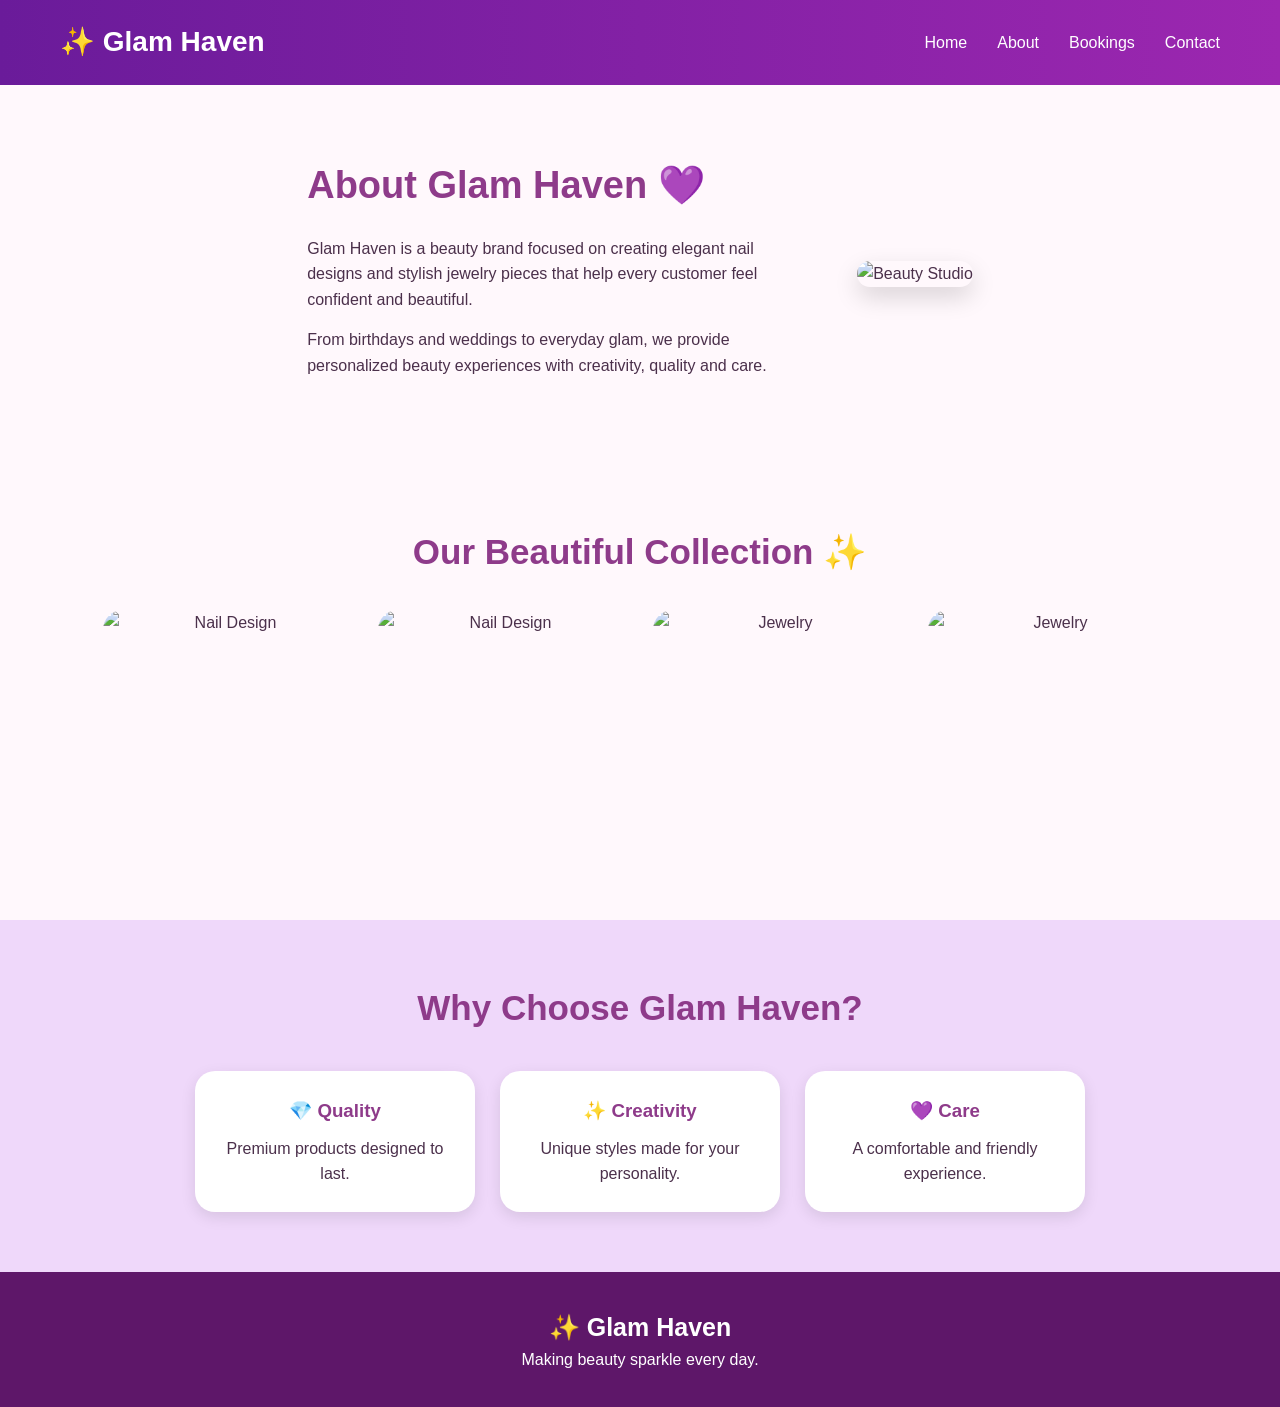
==== about.html @ 538c2bee "adding all files" ====
<!DOCTYPE html>
<html lang="en">
<head>
    <meta charset="UTF-8">
    <meta name="viewport" content="width=device-width, initial-scale=1.0">
    <title>About Glam Haven</title>
    <link rel="stylesheet" href="style.css">
</head>
<body>
     <nav class="navbar">
        <h2>✨ Glam Haven</h2>
        <ul class="nav-links">
            <li><a href="index.html">Home</a></li>
            <li><a href="about.html">About</a></li>
            <li><a href="bookings.html">Bookings</a></li>
            <li><a href="contact.html">Contact</a></li>
       </ul>
    </nav>
    
    <section class="about-section">
        <div class="about-text">
            <h1>About Glam Haven 💜</h1>
            <p>Glam Haven is a beauty brand focused on creating elegant nail designs and stylish jewelry pieces that help every customer feel confident and beautiful.</p>
            <p>From birthdays and weddings to everyday glam, we provide personalized beauty experiences with creativity, quality and care.</p>
        </div>
        
        <div class="about-image">
            <img src="images/about.jpg" alt="Beauty Studio">
        </div>
    
    </section>
    
    
    <section class="collection">
        <h2>Our Beautiful Collection ✨</h2>
        <div class="image-grid">
            <img src="images/nails1.jpg" alt="Nail Design">
            <img src="images/nails2.jpg" alt="Nail Design">
            <img src="images/jewelry1.jpg" alt="Jewelry">
            <img src="images/jewelry2.jpg" alt="Jewelry">
        </div>
    </section>
    
    <section class="why-us">
        <h2>Why Choose Glam Haven?</h2>
        
        <div class="features">
            <div class="feature">
                <h3>💎 Quality</h3>
                <p>Premium products designed to last.</p>
            </div>
            
            <div class="feature">
                <h3>✨ Creativity</h3>
                <p>Unique styles made for your personality.</p>
            </div>
            
            <div class="feature">
                <h3>💜 Care</h3>
                <p>A comfortable and friendly experience.</p>
            </div>
        </div>
    </section>
    
    <footer>
        <h3>✨ Glam Haven</h3>
        <p>Making beauty sparkle every day.</p>
    </footer>

</body>
</html>
---- style.css ----
/* =========================
   GLOBAL STYLING
========================= */

* {
    margin: 0;
    padding: 0;
    box-sizing: border-box;
    font-family: "Poppins", Arial, sans-serif;
}


body {
    background-color: #fff8fc;
    color: #4b304b;
    line-height: 1.6;
}


img {
    max-width: 100%;
}



/* =========================
   NAVIGATION BAR
========================= */

.navbar {

    background: linear-gradient(90deg, #6a1b9a, #9c27b0);

    color: white;

    display: flex;

    justify-content: space-between;

    align-items: center;

    padding: 20px 60px;

    position: sticky;

    top: 0;

    z-index: 10;

}


.navbar h2 {

    font-size: 28px;

}


.nav-links {

    display: flex;

    list-style: none;

    gap: 30px;

}


.nav-links a {

    color: white;

    text-decoration: none;

    font-size: 16px;

    transition: 0.3s;

}


.nav-links a:hover {

    color: #ffd6ff;

}




/* =========================
   HERO SECTION
========================= */


.hero img {

    width: 100%;

    height: 500px;

    object-fit: cover;

}





/* =========================
   HOME SERVICE CARDS
========================= */


.cards {

    display: flex;

    justify-content: center;

    gap: 30px;

    padding: 60px 40px;

    flex-wrap: wrap;

}



.card {

    background: white;

    width: 300px;

    padding: 20px;

    border-radius: 20px;

    text-align: center;

    box-shadow: 0 8px 20px rgba(142,59,138,0.15);

    transition: 0.3s;

}



.card:hover {

    transform: translateY(-10px);

}



.card img {

    width: 100%;

    height: 230px;

    object-fit: cover;

    border-radius: 15px;

    margin: 15px 0;

}



.card h3 {

    color: #8e3b8a;

    font-size: 22px;

}






/* =========================
   ABOUT SECTION
========================= */


.about,
.about-section {

    display: flex;

    justify-content: center;

    align-items: center;

    gap: 50px;

    padding: 70px 50px;

}



.about-image img {

    width: 400px;

    border-radius: 25px;

    box-shadow: 0 10px 25px rgba(0,0,0,0.15);

}



.about-text {

    max-width: 500px;

}



.about-text h1,
.about-text h2 {

    color: #8e3b8a;

    font-size: 38px;

    margin-bottom: 20px;

}



.about-text p {

    margin-bottom: 15px;

}





/* =========================
   IMAGE COLLECTION
========================= */


.gallery,
.collection {

    padding: 60px 40px;

    text-align: center;

}



.gallery h2,
.collection h2 {

    color:#8e3b8a;

    font-size: 35px;

    margin-bottom: 30px;

}



.gallery-images,
.image-grid {

    display:flex;

    justify-content:center;

    gap:25px;

    flex-wrap:wrap;

}



.gallery-images img,
.image-grid img {

    width:250px;

    height:250px;

    object-fit:cover;

    border-radius:20px;

    transition:0.3s;

}



.gallery-images img:hover,
.image-grid img:hover {

    transform:scale(1.05);

}





/* =========================
   WHY CHOOSE US
========================= */


.why-us {

    background:#efd8fa;

    padding:60px 40px;

    text-align:center;

}



.why-us h2 {

    color:#8e3b8a;

    font-size:35px;

    margin-bottom:35px;

}



.features {

    display:flex;

    justify-content:center;

    gap:25px;

    flex-wrap:wrap;

}



.feature {

    background:white;

    width:280px;

    padding:25px;

    border-radius:20px;

    box-shadow:0 5px 15px rgba(0,0,0,0.1);

}



.feature h3 {

    color:#8e3b8a;

    margin-bottom:10px;

}





/* BOOKING PAGE */
.booking,
.contact {
    padding:70px 40px;text-align:center;

}



.booking h1,
.contact h1 {

    color:#8e3b8a;

    font-size:35px;

    margin-bottom:20px;

}



form {

    display:flex;

    flex-direction:column;

    gap:15px;

    max-width:450px;

    margin:30px auto;

}



input,
textarea,
select {


    padding:15px;

    border-radius:12px;

    border:1px solid #ddd;

    font-size:15px;

}



textarea {

    height:120px;

}



button {

    background:#8e3b8a;

    color:white;

    padding:15px;

    border:none;

    border-radius:12px;

    cursor:pointer;

    font-size:16px;

    transition:0.3s;

}



button:hover {

    background:#6a1b9a;

}





/* =========================
   CONTACT
========================= */


.contact-box {

    background:white;

    padding:30px;

    width:350px;

    max-width:90%;

    margin:30px auto;

    border-radius:20px;

    box-shadow:0 5px 15px rgba(0,0,0,0.1);

}





/* =========================
   FOOTER
========================= */


footer {

    background:#5e1769;

    color:white;

    text-align:center;

    padding:35px;

}



footer h3 {

    font-size:25px;

}





/* =========================
   RESPONSIVE DESIGN
========================= */



@media(max-width:900px){


.navbar {

    padding:20px 30px;

}



.cards {

    padding:40px 20px;

}



.about,
.about-section {

    flex-direction:column;

    text-align:center;

}



.features {

    gap:20px;

}



.hero img {

    height:350px;

}


}




@media(max-width:600px){


.navbar {

    flex-direction:column;

    gap:20px;

}



.nav-links {

    flex-direction:column;

    text-align:center;

    gap:15px;

}



.navbar h2 {

    font-size:24px;

}



.hero img {

    height:250px;

}



.cards {

    flex-direction:column;

    align-items:center;

}



.card {

    width:90%;

}



.about,
.about-section {

    padding:40px 20px;

}



.about-text h1,
.about-text h2 {

    font-size:28px;

}



.about-image img {

    width:100%;

}



.gallery-images img,
.image-grid img {

    width:90%;

}



.feature {

    width:90%;

}



.booking,
.contact {

    padding:40px 20px;

}



footer {

    font-size:14px;

}


}
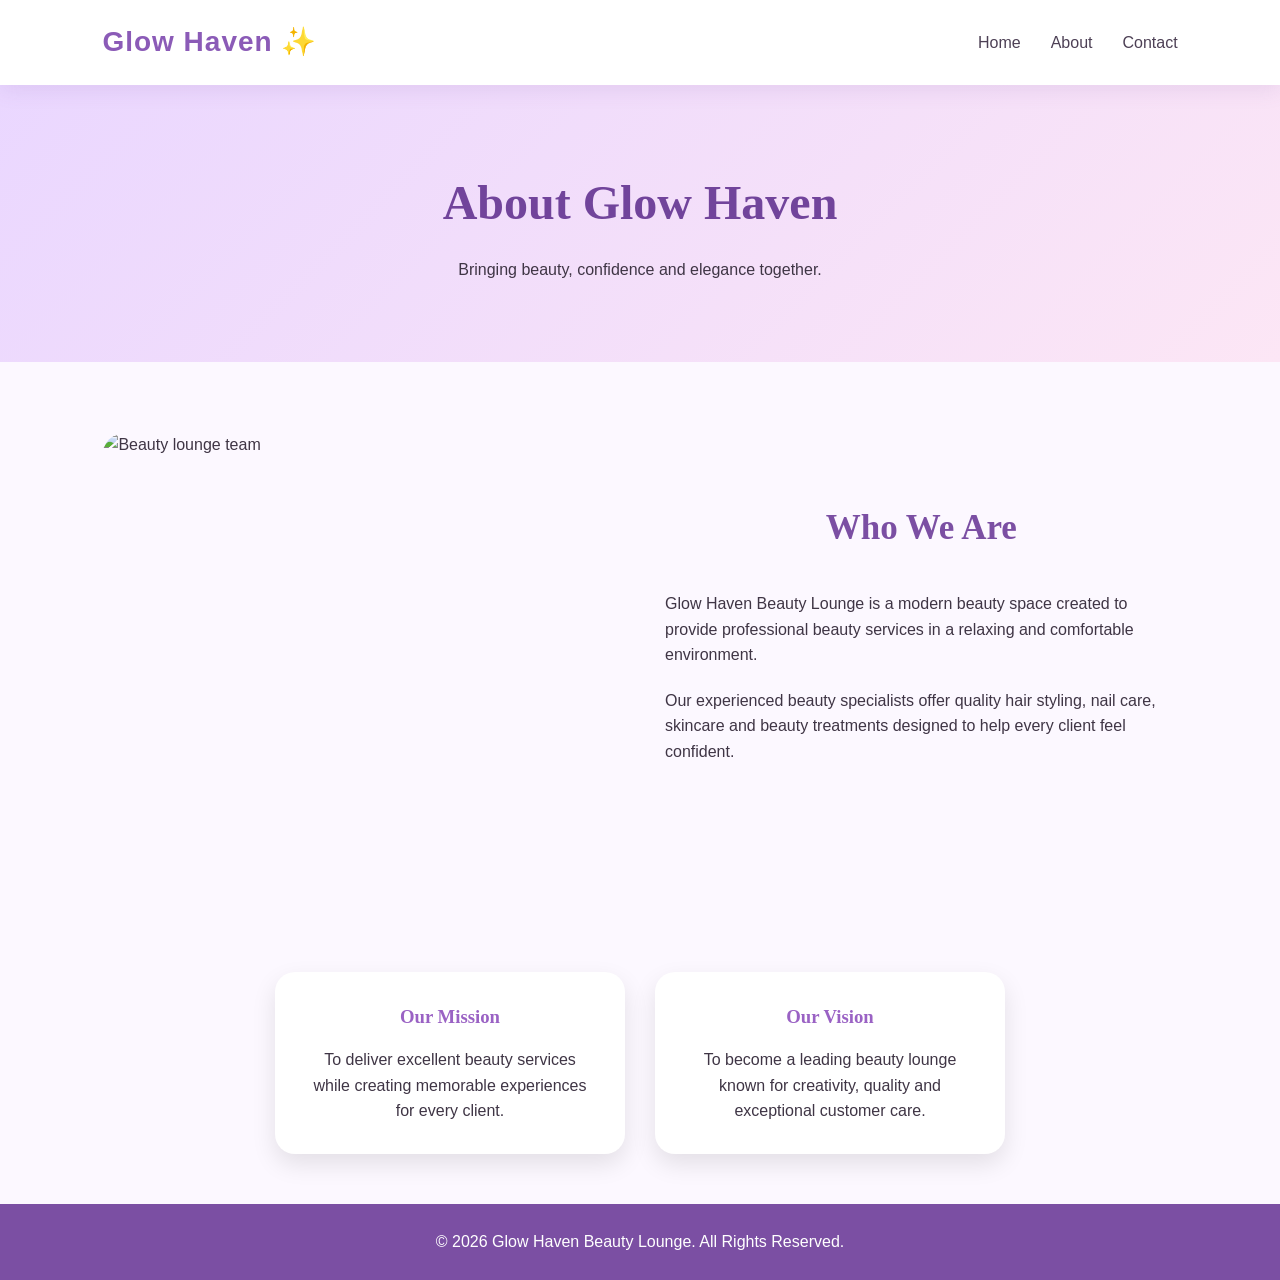
==== commit 7803807f: "adding all files" ====
--- a/about.html
+++ b/about.html
@@ -3,69 +3,77 @@
 <head>
     <meta charset="UTF-8">
     <meta name="viewport" content="width=device-width, initial-scale=1.0">
-    <title>About Glam Haven</title>
+    <title>About Us | Glow Haven Beauty Lounge</title>
     <link rel="stylesheet" href="style.css">
 </head>
 <body>
-     <nav class="navbar">
-        <h2>✨ Glam Haven</h2>
-        <ul class="nav-links">
-            <li><a href="index.html">Home</a></li>
-            <li><a href="about.html">About</a></li>
-            <li><a href="bookings.html">Bookings</a></li>
-            <li><a href="contact.html">Contact</a></li>
-       </ul>
-    </nav>
+    <header>
+        <nav class="navbar">
+            <div class="logo">
+                Glow Haven ✨
+            </div>
+
+            <ul class="nav-links">
+                <li><a href="index.html">Home</a></li>
+                <li><a href="about.html">About</a></li>
+                <li><a href="contact.html">Contact</a></li>
+            </ul>
+        </nav>
+    </header>
+    
+    <section class="page-banner">
+        <h1>About Glow Haven</h1>
+        <p>Bringing beauty, confidence and elegance together.</p>
+    </section>
     
     <section class="about-section">
-        <div class="about-text">
-            <h1>About Glam Haven 💜</h1>
-            <p>Glam Haven is a beauty brand focused on creating elegant nail designs and stylish jewelry pieces that help every customer feel confident and beautiful.</p>
-            <p>From birthdays and weddings to everyday glam, we provide personalized beauty experiences with creativity, quality and care.</p>
+        <div class="about-image">
+            <img src="images/team.jpg" alt="Beauty lounge team">
         </div>
         
-        <div class="about-image">
-            <img src="images/about.jpg" alt="Beauty Studio">
+        <div class="about-description">
+            <h2>Who We Are</h2>
+            <p>
+                Glow Haven Beauty Lounge is a modern beauty space
+                created to provide professional beauty services in
+                a relaxing and comfortable environment.
+            </p>
+
+            <p>
+                Our experienced beauty specialists offer quality
+                hair styling, nail care, skincare and beauty treatments
+                designed to help every client feel confident.
+            </p>
+
         </div>
-    
+
     </section>
     
-    
-    <section class="collection">
-        <h2>Our Beautiful Collection ✨</h2>
-        <div class="image-grid">
-            <img src="images/nails1.jpg" alt="Nail Design">
-            <img src="images/nails2.jpg" alt="Nail Design">
-            <img src="images/jewelry1.jpg" alt="Jewelry">
-            <img src="images/jewelry2.jpg" alt="Jewelry">
+    <section class="values">
+        <div class="value-box">
+            <h3>Our Mission</h3>
+            <p>
+                To deliver excellent beauty services while creating
+                memorable experiences for every client.
+            </p>
+
         </div>
-    </section>
-    
-    <section class="why-us">
-        <h2>Why Choose Glam Haven?</h2>
-        
-        <div class="features">
-            <div class="feature">
-                <h3>💎 Quality</h3>
-                <p>Premium products designed to last.</p>
-            </div>
-            
-            <div class="feature">
-                <h3>✨ Creativity</h3>
-                <p>Unique styles made for your personality.</p>
-            </div>
-            
-            <div class="feature">
-                <h3>💜 Care</h3>
-                <p>A comfortable and friendly experience.</p>
-            </div>
+
+
+        <div class="value-box">
+            <h3>Our Vision</h3>
+            <p>
+                To become a leading beauty lounge known for creativity,
+                quality and exceptional customer care.
+            </p>
         </div>
+
     </section>
     
     <footer>
-        <h3>✨ Glam Haven</h3>
-        <p>Making beauty sparkle every day.</p>
+        <p> © 2026 Glow Haven Beauty Lounge. All Rights Reserved.</p>
     </footer>
 
 </body>
+
 </html>
--- a/style.css
+++ b/style.css
@@ -1,209 +1,514 @@
-/* =========================
-   GLOBAL STYLING
-========================= */
-
 * {
     margin: 0;
     padding: 0;
     box-sizing: border-box;
-    font-family: "Poppins", Arial, sans-serif;
 }
 
 
 body {
-    background-color: #fff8fc;
-    color: #4b304b;
+
+    font-family: "Poppins", Arial, Helvetica, sans-serif;
+    background-color: #fcf8ff;
+    color: #3f3545;
     line-height: 1.6;
+
+}
+
+
+html {
+
+    scroll-behavior: smooth;
+
 }
 
 
 img {
+
     max-width: 100%;
-}
-
-
-
-/* =========================
+    display: block;
+
+}
+
+
+h1,
+h2,
+h3 {
+
+    font-family: "Georgia", serif;
+
+}
+
+
+h2 {
+
+    text-align: center;
+    color: #7b4fa3;
+    font-size: 35px;
+    margin-bottom: 35px;
+
+}
+
+
+
+/* ===========================
    NAVIGATION BAR
-========================= */
+=========================== */
+
 
 .navbar {
 
-    background: linear-gradient(90deg, #6a1b9a, #9c27b0);
+    display: flex;
+    justify-content: space-between;
+    align-items: center;
+
+    padding: 20px 8%;
+
+    background: rgba(255,255,255,0.95);
+
+    box-shadow: 
+    0 5px 20px rgba(123,79,163,0.12);
+
+    position: sticky;
+    top: 0;
+    z-index: 10;
+
+}
+
+
+
+.logo {
+
+    font-size: 28px;
+    font-weight: bold;
+
+    color: #8b5bb7;
+
+    letter-spacing: 1px;
+
+}
+
+
+
+.nav-links {
+
+    display: flex;
+    list-style: none;
+    gap: 30px;
+
+}
+
+
+
+.nav-links a {
+
+    text-decoration: none;
+    color: #4d4055;
+
+    font-weight: 500;
+
+    transition: 0.3s;
+
+}
+
+
+
+.nav-links a:hover {
+
+    color: #b06ab3;
+
+}
+
+
+
+
+
+/* ===========================
+   BUTTON STYLE
+=========================== */
+
+
+button {
+
+    background: linear-gradient(
+        135deg,
+        #a77bd4,
+        #d89bcf
+    );
 
     color: white;
 
-    display: flex;
-
-    justify-content: space-between;
-
-    align-items: center;
-
-    padding: 20px 60px;
-
-    position: sticky;
-
-    top: 0;
-
-    z-index: 10;
-
-}
-
-
-.navbar h2 {
-
-    font-size: 28px;
-
-}
-
-
-.nav-links {
-
-    display: flex;
-
-    list-style: none;
-
-    gap: 30px;
-
-}
-
-
-.nav-links a {
-
-    color: white;
-
-    text-decoration: none;
-
-    font-size: 16px;
+    border: none;
+
+    padding: 13px 30px;
+
+    border-radius: 30px;
+
+    font-size: 15px;
+
+    cursor: pointer;
 
     transition: 0.3s;
 
 }
 
 
-.nav-links a:hover {
-
-    color: #ffd6ff;
-
-}
-
-
-
-
-/* =========================
-   HERO SECTION
-========================= */
-
-
-.hero img {
+
+button:hover {
+
+    transform: translateY(-3px);
+
+    box-shadow:
+    0 8px 20px rgba(167,123,212,0.35);
+
+}
+
+/* ===========================
+   HOMEPAGE HERO BANNER
+=========================== */
+
+
+.hero-banner {
+
+    position: relative;
+
+    height: 85vh;
+
+    overflow: hidden;
+
+}
+
+
+
+.banner-image {
+
+    width:100%;
+
+    height:100%;
+
+    object-fit:cover;
+
+}
+
+
+
+
+.banner-overlay {
+
+    position:absolute;
+
+    top:0;
+
+    left:0;
+
+    width:100%;
+
+    height:100%;
+
+
+    background:
+
+    linear-gradient(
+        rgba(70,40,90,0.45),
+        rgba(70,40,90,0.55)
+    );
+
+
+    display:flex;
+
+    justify-content:center;
+
+    align-items:center;
+
+    text-align:center;
+
+}
+
+
+
+
+
+.banner-content {
+
+    width:70%;
+
+    color:white;
+
+}
+
+
+
+.banner-content h1 {
+
+    font-size:60px;
+
+    color:white;
+
+    margin-bottom:20px;
+
+    letter-spacing:1px;
+
+}
+
+
+
+.banner-content p {
+
+    font-size:20px;
+
+    max-width:700px;
+
+    margin:0 auto 30px;
+
+    color:#fff;
+
+}
+
+
+
+.banner-content button {
+
+    background:
+
+    linear-gradient(
+        135deg,
+        #d7a7e8,
+        #f2b6d8
+    );
+
+
+
+    padding:15px 35px;
+
+    font-size:16px;
+
+}
+
+
+.banner-content button:hover {
+
+
+    background:#ffffff;
+
+    color:#8b5bb7;
+
+
+}
+
+
+
+/* ===========================
+   ABOUT PREVIEW
+=========================== */
+
+
+.about-preview {
+
+    padding: 70px 8%;
+
+    text-align: center;
+
+}
+
+
+
+.about-preview p {
+
+    max-width: 750px;
+
+    margin: auto;
+
+}
+
+
+
+/* ===========================
+   SERVICES SECTION
+=========================== */
+
+
+#services {
+
+    padding: 70px 8%;
+
+}
+
+
+
+.service-container {
+
+    display: grid;
+
+    grid-template-columns: repeat(4,1fr);
+
+    gap: 25px;
+
+}
+
+
+
+.card {
+
+    background: white;
+
+    padding: 20px;
+
+    border-radius: 20px;
+
+
+    box-shadow:
+
+    0 10px 25px rgba(123,79,163,0.12);
+
+
+    transition: 0.3s;
+
+}
+
+
+
+.card:hover {
+
+    transform: translateY(-8px);
+
+}
+
+
+
+.card img {
+
+    height: 220px;
 
     width: 100%;
 
-    height: 500px;
-
     object-fit: cover;
 
-}
-
-
-
-
-
-/* =========================
-   HOME SERVICE CARDS
-========================= */
-
-
-.cards {
-
-    display: flex;
-
-    justify-content: center;
-
-    gap: 30px;
-
-    padding: 60px 40px;
-
-    flex-wrap: wrap;
-
-}
-
-
-
-.card {
-
-    background: white;
-
-    width: 300px;
-
-    padding: 20px;
+    border-radius: 15px;
+
+}
+
+
+
+.card h3 {
+
+    color: #8b5bb7;
+
+    margin: 18px 0 10px;
+
+}
+
+
+
+
+/* ===========================
+   GALLERY
+=========================== */
+
+
+#gallery {
+
+    padding: 70px 8%;
+
+    background: #f8efff;
+
+}
+
+
+
+.gallery {
+
+    display: grid;
+
+    grid-template-columns: repeat(4,1fr);
+
+    gap: 20px;
+
+}
+
+
+
+.gallery img {
+
+    height: 230px;
+
+    width: 100%;
+
+    object-fit: cover;
 
     border-radius: 20px;
 
+    transition: 0.3s;
+
+}
+
+
+
+.gallery img:hover {
+
+    transform: scale(1.05);
+
+}
+
+
+
+/* ===========================
+   ABOUT PAGE
+=========================== */
+
+
+.page-banner {
+
+    background:
+
+    linear-gradient(
+        135deg,
+        #ead7ff,
+        #fce6f5
+    );
+
+
+    padding: 80px 8%;
+
     text-align: center;
 
-    box-shadow: 0 8px 20px rgba(142,59,138,0.15);
-
-    transition: 0.3s;
-
-}
-
-
-
-.card:hover {
-
-    transform: translateY(-10px);
-
-}
-
-
-
-.card img {
-
-    width: 100%;
-
-    height: 230px;
-
-    object-fit: cover;
-
-    border-radius: 15px;
-
-    margin: 15px 0;
-
-}
-
-
-
-.card h3 {
-
-    color: #8e3b8a;
-
-    font-size: 22px;
-
-}
-
-
-
-
-
-
-/* =========================
-   ABOUT SECTION
-========================= */
-
-
-.about,
+}
+
+
+
+.page-banner h1 {
+
+    font-size: 48px;
+
+    color:#71449b;
+
+}
+
+
+
+.page-banner p {
+
+    margin-top:15px;
+
+}
+
+
+
 .about-section {
 
-    display: flex;
-
-    justify-content: center;
-
-    align-items: center;
-
-    gap: 50px;
-
-    padding: 70px 50px;
+    display:flex;
+
+    align-items:center;
+
+    gap:50px;
+
+    padding:70px 8%;
+
+}
+
+
+
+.about-image {
+
+    flex:1;
 
 }
 
@@ -211,207 +516,124 @@
 
 .about-image img {
 
-    width: 400px;
-
-    border-radius: 25px;
-
-    box-shadow: 0 10px 25px rgba(0,0,0,0.15);
-
-}
-
-
-
-.about-text {
-
-    max-width: 500px;
-
-}
-
-
-
-.about-text h1,
-.about-text h2 {
-
-    color: #8e3b8a;
-
-    font-size: 38px;
-
-    margin-bottom: 20px;
-
-}
-
-
-
-.about-text p {
-
-    margin-bottom: 15px;
-
-}
-
-
-
-
-
-/* =========================
-   IMAGE COLLECTION
-========================= */
-
-
-.gallery,
-.collection {
-
-    padding: 60px 40px;
-
-    text-align: center;
-
-}
-
-
-
-.gallery h2,
-.collection h2 {
-
-    color:#8e3b8a;
-
-    font-size: 35px;
-
-    margin-bottom: 30px;
-
-}
-
-
-
-.gallery-images,
-.image-grid {
+    height:420px;
+
+    width:100%;
+
+    object-fit:cover;
+
+    border-radius:25px;
+
+}
+
+
+
+.about-description {
+
+    flex:1;
+
+}
+
+
+
+.about-description p {
+
+    margin:20px 0;
+
+}
+
+
+
+
+.values {
 
     display:flex;
 
     justify-content:center;
 
-    gap:25px;
-
-    flex-wrap:wrap;
-
-}
-
-
-
-.gallery-images img,
-.image-grid img {
-
-    width:250px;
-
-    height:250px;
-
-    object-fit:cover;
+    gap:30px;
+
+    padding:50px 8%;
+
+}
+
+
+
+.value-box {
+
+    background:white;
+
+    width:350px;
+
+    padding:30px;
+
+    text-align:center;
 
     border-radius:20px;
 
-    transition:0.3s;
-
-}
-
-
-
-.gallery-images img:hover,
-.image-grid img:hover {
-
-    transform:scale(1.05);
-
-}
-
-
-
-
-
-/* =========================
-   WHY CHOOSE US
-========================= */
-
-
-.why-us {
-
-    background:#efd8fa;
-
-    padding:60px 40px;
-
-    text-align:center;
-
-}
-
-
-
-.why-us h2 {
-
-    color:#8e3b8a;
-
-    font-size:35px;
-
-    margin-bottom:35px;
-
-}
-
-
-
-.features {
+
+    box-shadow:
+
+    0 10px 25px rgba(0,0,0,0.1);
+
+}
+
+
+
+.value-box h3 {
+
+    color:#9a62c4;
+
+    margin-bottom:15px;
+
+}
+
+
+
+/* ===========================
+   CONTACT PAGE
+=========================== */
+
+
+.contact-section {
 
     display:flex;
 
     justify-content:center;
 
-    gap:25px;
-
-    flex-wrap:wrap;
-
-}
-
-
-
-.feature {
+    gap:40px;
+
+    padding:70px 8%;
+
+}
+
+
+
+.contact-details,
+.appointment-form {
+
 
     background:white;
 
-    width:280px;
-
-    padding:25px;
+    width:45%;
+
+    padding:35px;
 
     border-radius:20px;
 
-    box-shadow:0 5px 15px rgba(0,0,0,0.1);
-
-}
-
-
-
-.feature h3 {
-
-    color:#8e3b8a;
-
-    margin-bottom:10px;
-
-}
-
-
-
-
-
-/* BOOKING PAGE */
-.booking,
-.contact {
-    padding:70px 40px;text-align:center;
-
-}
-
-
-
-.booking h1,
-.contact h1 {
-
-    color:#8e3b8a;
-
-    font-size:35px;
-
-    margin-bottom:20px;
+
+    box-shadow:
+
+    0 10px 25px rgba(123,79,163,0.15);
+
+
+}
+
+
+
+.contact-details p {
+
+    margin:20px 0;
 
 }
 
@@ -424,10 +646,6 @@
     flex-direction:column;
 
     gap:15px;
-
-    max-width:450px;
-
-    margin:30px auto;
 
 }
 
@@ -437,7 +655,6 @@
 textarea,
 select {
 
-
     padding:15px;
 
     border-radius:12px;
@@ -446,155 +663,153 @@
 
     font-size:15px;
 
+    outline:none;
+
+}
+
+
+
+input:focus,
+textarea:focus,
+select:focus {
+
+    border-color:#a77bd4;
+
 }
 
 
 
 textarea {
 
-    height:120px;
-
-}
-
-
-
-button {
-
-    background:#8e3b8a;
+    height:130px;
+
+}
+
+
+
+
+/* ===========================
+   CONTACT CTA
+=========================== */
+
+
+.contact-preview {
+
+    background:#f7eaff;
+
+    text-align:center;
+
+    padding:70px 8%;
+
+}
+
+
+
+
+
+/* ===========================
+   FOOTER
+=========================== */
+
+
+footer {
+
+    background:#7b4fa3;
 
     color:white;
 
-    padding:15px;
-
-    border:none;
-
-    border-radius:12px;
-
-    cursor:pointer;
-
-    font-size:16px;
-
-    transition:0.3s;
-
-}
-
-
-
-button:hover {
-
-    background:#6a1b9a;
-
-}
-
-
-
-
-
-/* =========================
-   CONTACT
-========================= */
-
-
-.contact-box {
-
-    background:white;
-
-    padding:30px;
-
-    width:350px;
-
-    max-width:90%;
-
-    margin:30px auto;
-
-    border-radius:20px;
-
-    box-shadow:0 5px 15px rgba(0,0,0,0.1);
-
-}
-
-
-
-
-
-/* =========================
-   FOOTER
-========================= */
-
-
-footer {
-
-    background:#5e1769;
-
-    color:white;
-
     text-align:center;
 
-    padding:35px;
-
-}
-
-
-
-footer h3 {
-
-    font-size:25px;
-
-}
-
-
-
-
-
-/* =========================
+    padding:25px;
+
+}
+
+
+
+
+
+/* ===========================
    RESPONSIVE DESIGN
-========================= */
-
+=========================== */
 
 
 @media(max-width:900px){
 
 
-.navbar {
-
-    padding:20px 30px;
-
-}
-
-
-
-.cards {
-
-    padding:40px 20px;
-
-}
-
-
-
-.about,
-.about-section {
-
-    flex-direction:column;
-
-    text-align:center;
-
-}
-
-
-
-.features {
-
-    gap:20px;
-
-}
-
-
-
-.hero img {
-
-    height:350px;
-
-}
+    .navbar {
+
+        flex-direction:column;
+
+        gap:20px;
+
+    }
+
+
+    .nav-links {
+
+        flex-wrap:wrap;
+
+        justify-content:center;
+
+    }
+
+
+
+    .hero {
+
+        flex-direction:column;
+
+        text-align:center;
+
+    }
+
+
+    .hero-content {
+
+        width:100%;
+
+    }
+
+
+    .hero h1 {
+
+        font-size:40px;
+
+    }
+
+
+
+    .service-container {
+
+        grid-template-columns:repeat(2,1fr);
+
+    }
+
+
+
+    .gallery {
+
+        grid-template-columns:repeat(2,1fr);
+
+    }
+
+
+
+    .about-section,
+    .contact-section {
+
+        flex-direction:column;
+
+    }
+
+
+
+    .contact-details,
+    .appointment-form {
+
+        width:100%;
+
+    }
 
 
 }
@@ -605,119 +820,26 @@
 @media(max-width:600px){
 
 
-.navbar {
-
-    flex-direction:column;
-
-    gap:20px;
-
-}
-
-
-
-.nav-links {
-
-    flex-direction:column;
-
-    text-align:center;
-
-    gap:15px;
-
-}
-
-
-
-.navbar h2 {
-
-    font-size:24px;
-
-}
-
-
-
-.hero img {
-
-    height:250px;
-
-}
-
-
-
-.cards {
-
-    flex-direction:column;
-
-    align-items:center;
-
-}
-
-
-
-.card {
-
-    width:90%;
-
-}
-
-
-
-.about,
-.about-section {
-
-    padding:40px 20px;
-
-}
-
-
-
-.about-text h1,
-.about-text h2 {
-
-    font-size:28px;
-
-}
-
-
-
-.about-image img {
-
-    width:100%;
-
-}
-
-
-
-.gallery-images img,
-.image-grid img {
-
-    width:90%;
-
-}
-
-
-
-.feature {
-
-    width:90%;
-
-}
-
-
-
-.booking,
-.contact {
-
-    padding:40px 20px;
-
-}
-
-
-
-footer {
-
-    font-size:14px;
-
-}
+    .service-container,
+    .gallery {
+
+        grid-template-columns:1fr;
+
+    }
+
+
+    .hero-image img {
+
+        height:300px;
+
+    }
+
+
+    .page-banner h1 {
+
+        font-size:35px;
+
+    }
 
 
 }
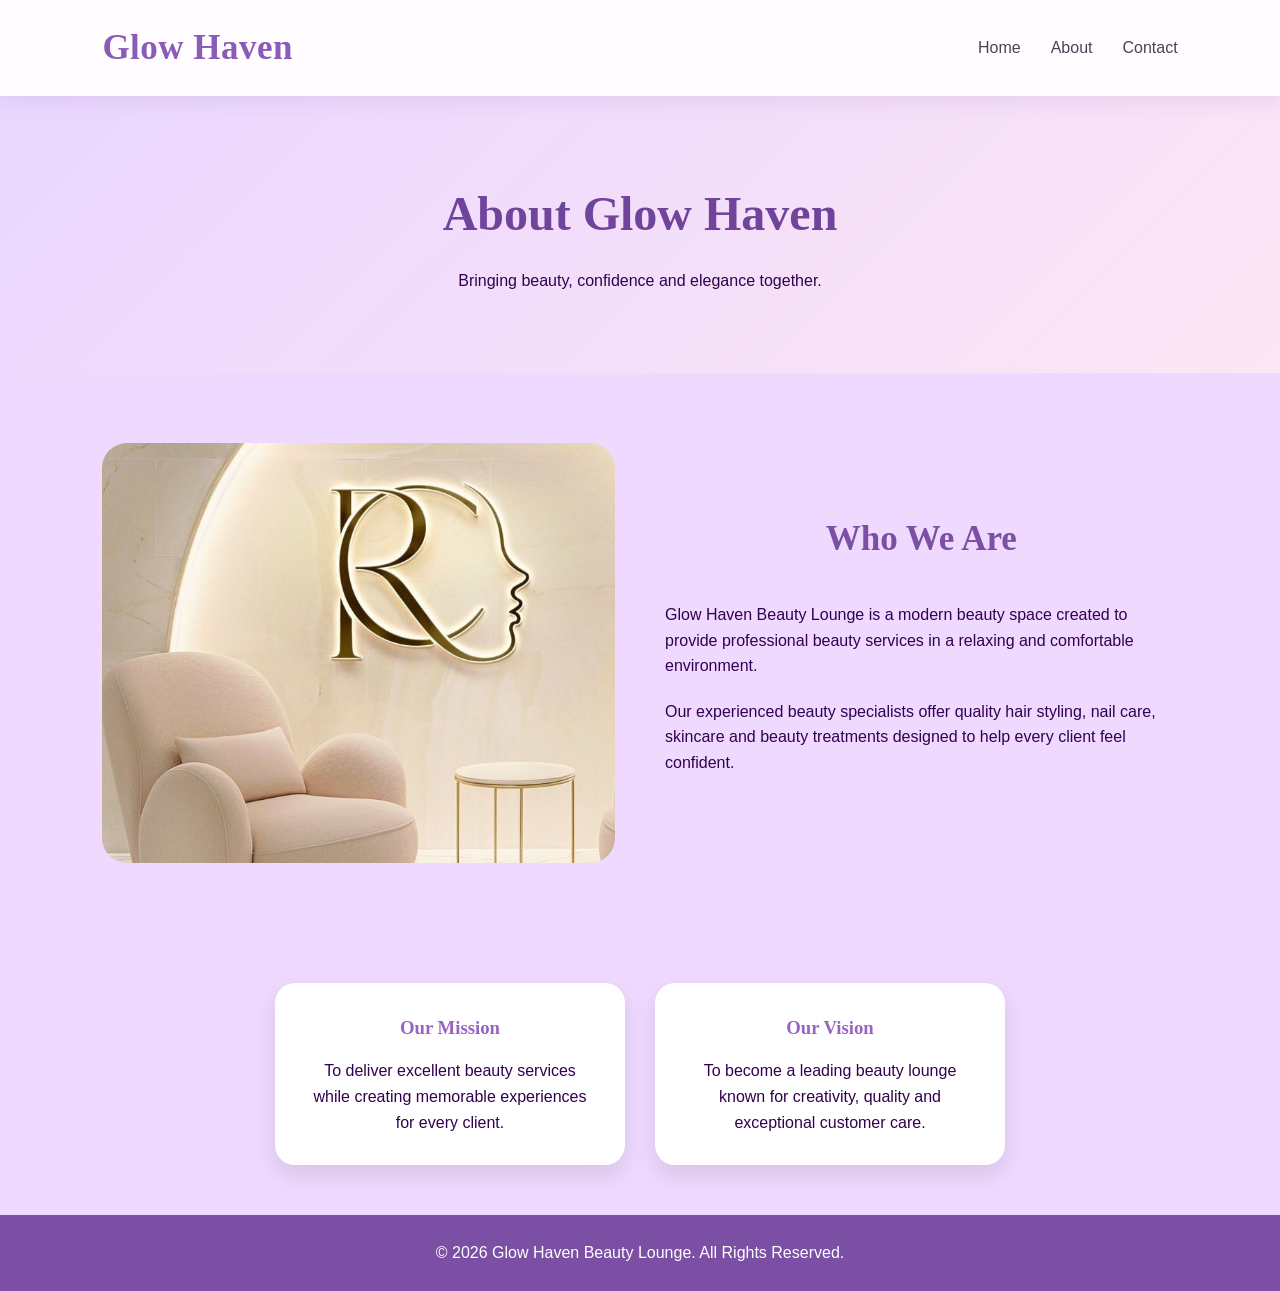
==== commit 7e9d6b8d: "adding all files" ====
--- a/about.html
+++ b/about.html
@@ -10,7 +10,7 @@
     <header>
         <nav class="navbar">
             <div class="logo">
-                Glow Haven ✨
+                Glow Haven
             </div>
 
             <ul class="nav-links">
@@ -28,7 +28,7 @@
     
     <section class="about-section">
         <div class="about-image">
-            <img src="images/team.jpg" alt="Beauty lounge team">
+            <img src="images\about.jpg" alt="Beauty lounge team">
         </div>
         
         <div class="about-description">
--- a/style.css
+++ b/style.css
@@ -4,266 +4,142 @@
     box-sizing: border-box;
 }
 
-
 body {
-
     font-family: "Poppins", Arial, Helvetica, sans-serif;
-    background-color: #fcf8ff;
-    color: #3f3545;
+    background-color: #efd9ff;
+    color: #320050;
     line-height: 1.6;
-
-}
-
+}
 
 html {
-
     scroll-behavior: smooth;
-
-}
-
+}
 
 img {
-
-    max-width: 100%;
+    max-width: 120%;
     display: block;
-
-}
-
-
-h1,
-h2,
-h3 {
-
+}
+
+h1,h2,h3 {
     font-family: "Georgia", serif;
-
 }
 
 
 h2 {
-
     text-align: center;
     color: #7b4fa3;
     font-size: 35px;
     margin-bottom: 35px;
-
-}
-
-
-
-/* ===========================
-   NAVIGATION BAR
-=========================== */
-
-
+}
+
+/* NAVIGATION BAR*/
 .navbar {
-
     display: flex;
     justify-content: space-between;
     align-items: center;
-
     padding: 20px 8%;
-
     background: rgba(255,255,255,0.95);
-
-    box-shadow: 
-    0 5px 20px rgba(123,79,163,0.12);
-
-    position: sticky;
+    box-shadow: 0 5px 20px rgba(123,79,163,0.12);
+     position: sticky;
     top: 0;
     z-index: 10;
-
-}
-
-
+}
 
 .logo {
-
-    font-size: 28px;
-    font-weight: bold;
-
+    font-size: 35px;
+    font-weight: bolder;
     color: #8b5bb7;
-
-    letter-spacing: 1px;
-
-}
-
-
+    letter-spacing: 0.5px;
+    font-family: Playfair Display;
+}
 
 .nav-links {
-
     display: flex;
     list-style: none;
     gap: 30px;
-
-}
-
-
+}
 
 .nav-links a {
-
     text-decoration: none;
     color: #4d4055;
-
     font-weight: 500;
-
     transition: 0.3s;
-
-}
-
-
+}
 
 .nav-links a:hover {
-
     color: #b06ab3;
-
-}
-
-
-
-
-
-/* ===========================
-   BUTTON STYLE
-=========================== */
-
-
+}
+
+/*BUTTON STYLE*/
 button {
-
-    background: linear-gradient(
+ background: linear-gradient(
         135deg,
         #a77bd4,
         #d89bcf
     );
-
     color: white;
-
     border: none;
-
     padding: 13px 30px;
-
     border-radius: 30px;
-
     font-size: 15px;
-
     cursor: pointer;
-
     transition: 0.3s;
-
-}
-
-
-
-button:hover {
-
+}
+
+button:hover { 
     transform: translateY(-3px);
-
     box-shadow:
     0 8px 20px rgba(167,123,212,0.35);
-
-}
-
-/* ===========================
-   HOMEPAGE HERO BANNER
-=========================== */
-
-
+}
+
+/*HOMEPAGE HERO BANNER */
 .hero-banner {
-
     position: relative;
-
     height: 85vh;
-
     overflow: hidden;
-
-}
-
-
+}
 
 .banner-image {
-
     width:100%;
-
     height:100%;
-
     object-fit:cover;
-
-}
-
-
-
+}
 
 .banner-overlay {
-
     position:absolute;
-
     top:0;
-
     left:0;
-
     width:100%;
-
     height:100%;
-
-
     background:
-
     linear-gradient(
         rgba(70,40,90,0.45),
         rgba(70,40,90,0.55)
     );
-
-
     display:flex;
-
     justify-content:center;
-
     align-items:center;
-
     text-align:center;
-
-}
-
-
-
-
+}
 
 .banner-content {
-
     width:70%;
-
     color:white;
-
-}
-
-
+}
 
 .banner-content h1 {
-
     font-size:60px;
-
     color:white;
-
     margin-bottom:20px;
-
     letter-spacing:1px;
-
-}
-
-
+}
 
 .banner-content p {
-
     font-size:20px;
-
     max-width:700px;
-
-    margin:0 auto 30px;
-
+    margin:0 auto 30px auto;
     color:#fff;
-
-}
-
-
+}
 
 .banner-content button {
 
@@ -285,22 +161,11 @@
 
 
 .banner-content button:hover {
-
-
     background:#ffffff;
-
     color:#8b5bb7;
-
-
-}
-
-
-
-/* ===========================
-   ABOUT PREVIEW
-=========================== */
-
-
+}
+
+/* ABOUT PREVIEW */
 .about-preview {
 
     padding: 70px 8%;
@@ -309,27 +174,16 @@
 
 }
 
-
-
 .about-preview p {
-
-    max-width: 750px;
-
-    margin: auto;
-
-}
-
-
-
-/* ===========================
-   SERVICES SECTION
-=========================== */
-
-
+     max-width: 750px;
+     margin: auto;
+}
+
+
+
+/* SERVICES SECTION */
 #services {
-
     padding: 70px 8%;
-
 }
 
 
@@ -399,60 +253,31 @@
 
 
 
-/* ===========================
-   GALLERY
-=========================== */
-
-
+/* GALLERY */
 #gallery {
-
     padding: 70px 8%;
-
-    background: #f8efff;
-
-}
-
-
+    background: #cb9af0;
+}
 
 .gallery {
-
-    display: grid;
-
-    grid-template-columns: repeat(4,1fr);
-
-    gap: 20px;
-
-}
-
-
+     display: grid;
+     grid-template-columns: repeat(4,1fr);
+     gap: 20px;
+}
 
 .gallery img {
-
     height: 230px;
-
     width: 100%;
-
     object-fit: cover;
-
     border-radius: 20px;
-
     transition: 0.3s;
-
-}
-
-
+}
 
 .gallery img:hover {
-
     transform: scale(1.05);
-
-}
-
-
-
-/* ===========================
-   ABOUT PAGE
-=========================== */
+}
+
+/* ABOUT PAGE */
 
 
 .page-banner {
@@ -507,9 +332,7 @@
 
 
 .about-image {
-
     flex:1;
-
 }
 
 
@@ -526,20 +349,12 @@
 
 }
 
-
-
 .about-description {
-
     flex:1;
-
-}
-
-
+}
 
 .about-description p {
-
     margin:20px 0;
-
 }
 
 
@@ -590,11 +405,7 @@
 
 
 
-/* ===========================
-   CONTACT PAGE
-=========================== */
-
-
+/* CONTACT PAGE */
 .contact-section {
 
     display:flex;
@@ -632,21 +443,13 @@
 
 
 .contact-details p {
-
     margin:20px 0;
-
-}
-
-
+}
 
 form {
-
     display:flex;
-
     flex-direction:column;
-
     gap:15px;
-
 }
 
 
@@ -667,130 +470,64 @@
 
 }
 
-
-
 input:focus,
 textarea:focus,
 select:focus {
-
     border-color:#a77bd4;
-
-}
-
-
+}
 
 textarea {
-
     height:130px;
-
-}
-
-
-
-
-/* ===========================
-   CONTACT CTA
-=========================== */
-
-
+}
+
+/* CONTACT CTA*/
 .contact-preview {
-
-    background:#f7eaff;
-
+    background: #efd9ff;
     text-align:center;
-
     padding:70px 8%;
-
-}
-
-
-
-
-
-/* ===========================
-   FOOTER
-=========================== */
-
-
+}
+
+/*FOOTER*/
 footer {
-
     background:#7b4fa3;
-
     color:white;
-
     text-align:center;
-
     padding:25px;
-
-}
-
-
-
-
-
-/* ===========================
-   RESPONSIVE DESIGN
-=========================== */
+}
+
+/* RESPONSIVE DESIGN */
 
 
 @media(max-width:900px){
-
-
     .navbar {
-
         flex-direction:column;
-
         gap:20px;
-
-    }
-
-
+    }
+    
     .nav-links {
-
         flex-wrap:wrap;
-
         justify-content:center;
-
-    }
-
-
-
+    }
+    
     .hero {
-
         flex-direction:column;
-
         text-align:center;
-
-    }
-
-
+    }
+    
     .hero-content {
-
         width:100%;
-
-    }
-
-
+    }
+    
     .hero h1 {
-
         font-size:40px;
-
-    }
-
-
-
+    }
+    
     .service-container {
-
         grid-template-columns:repeat(2,1fr);
-
-    }
-
-
-
+    }
+    
     .gallery {
-
         grid-template-columns:repeat(2,1fr);
-
     }
 
 
@@ -810,36 +547,19 @@
         width:100%;
 
     }
-
-
-}
-
-
-
+}
 
 @media(max-width:600px){
-
-
     .service-container,
     .gallery {
-
         grid-template-columns:1fr;
-
-    }
-
-
+    }
+    
     .hero-image img {
-
-        height:300px;
-
-    }
-
+         height:300px;
+    }
 
     .page-banner h1 {
-
         font-size:35px;
-
-    }
-
-
+    }
 }
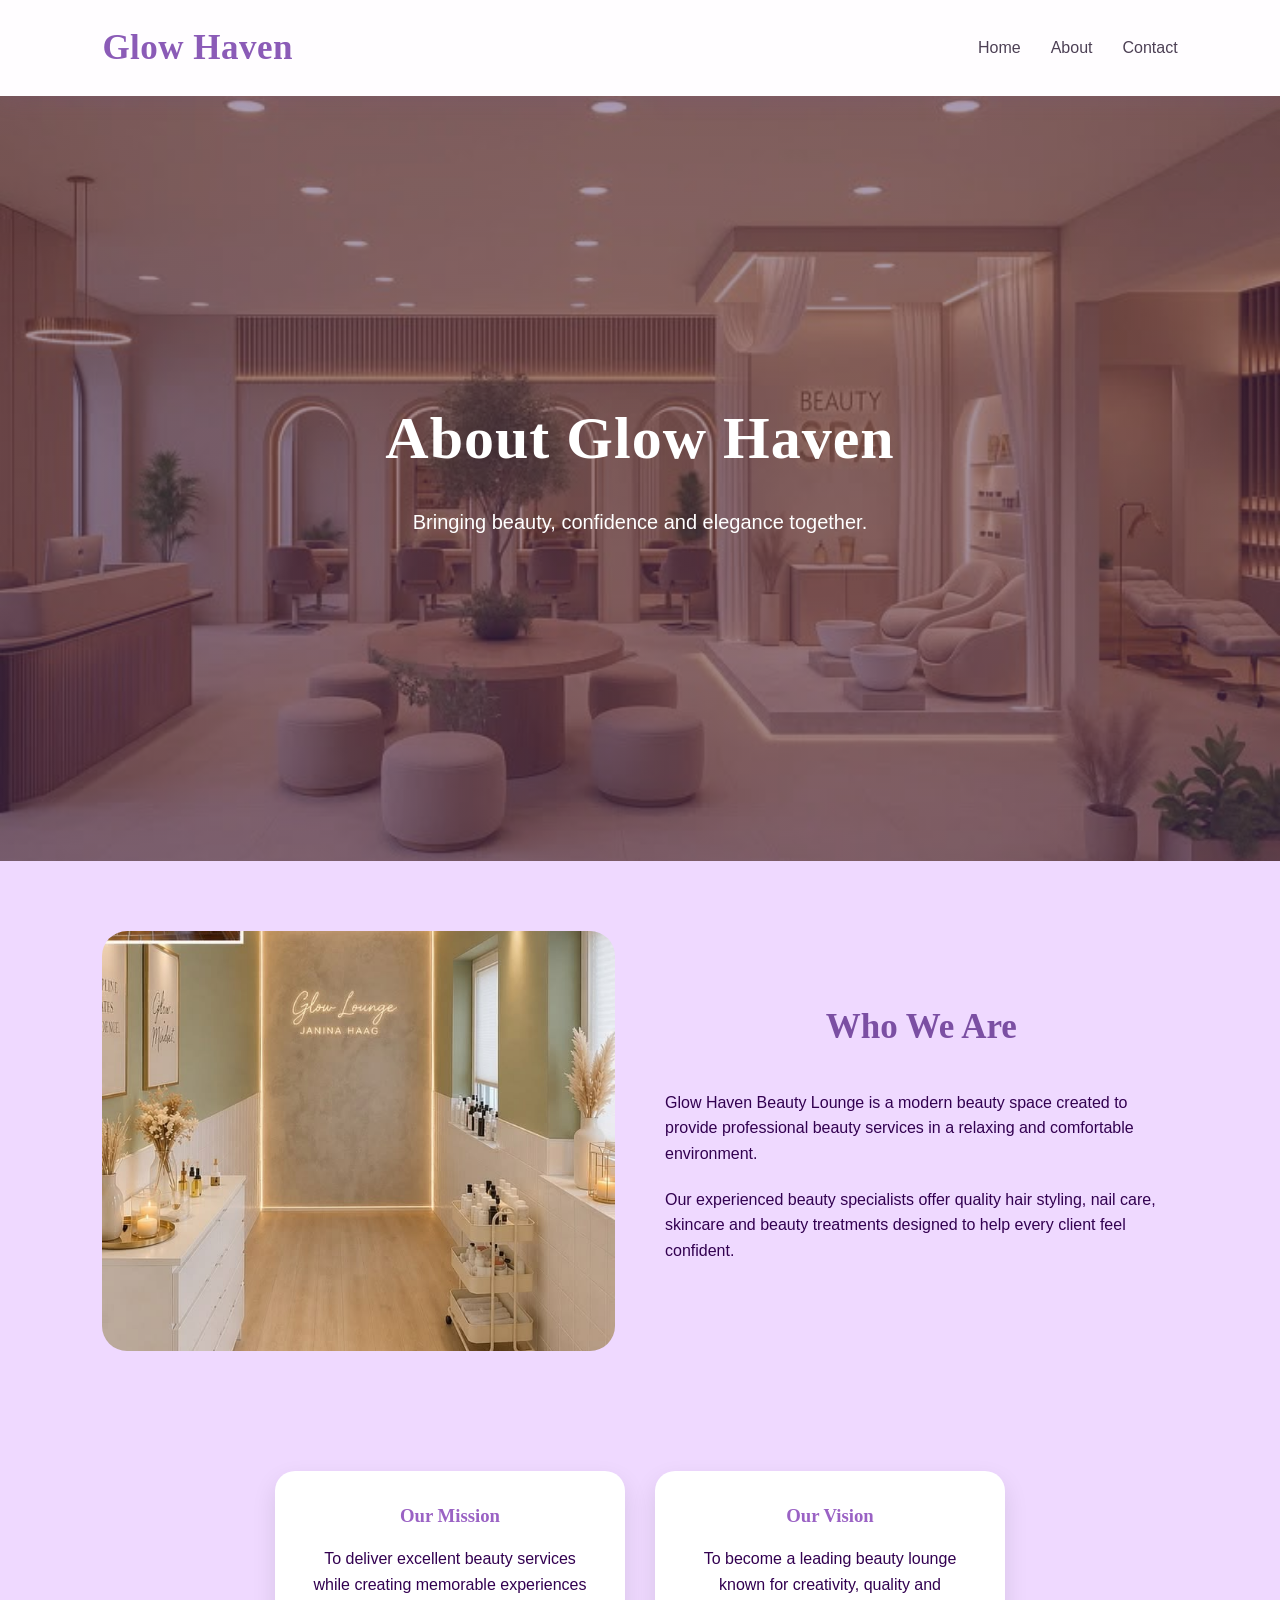
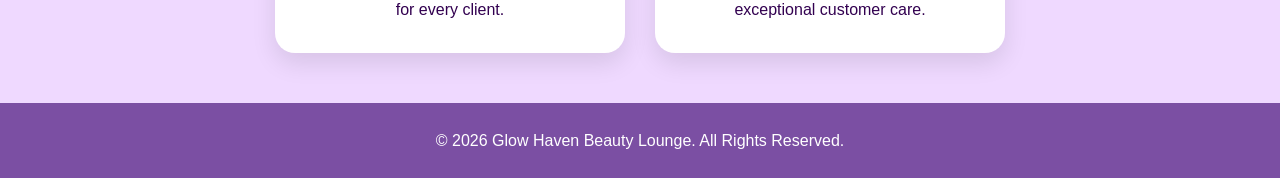
==== commit 4a0eb8b8: "adding all files" ====
--- a/about.html
+++ b/about.html
@@ -20,9 +20,13 @@
             </ul>
         </nav>
     </header>
-    
-    <section class="page-banner">
-        <h1>About Glow Haven</h1>
+
+    <section class="hero-banner">
+         <img src="images\banner.jpeg"alt="Glow Haven Beauty Lounge"class="banner-image">
+         
+         <div class="banner-overlay">
+            <div class="banner-content" >
+                 <h1>About Glow Haven</h1>
         <p>Bringing beauty, confidence and elegance together.</p>
     </section>
     
--- a/style.css
+++ b/style.css
@@ -142,23 +142,15 @@
 }
 
 .banner-content button {
-
     background:
-
     linear-gradient(
         135deg,
         #d7a7e8,
         #f2b6d8
     );
-
-
-
     padding:15px 35px;
-
     font-size:16px;
-
-}
-
+}
 
 .banner-content button:hover {
     background:#ffffff;
@@ -179,79 +171,40 @@
      margin: auto;
 }
 
-
-
 /* SERVICES SECTION */
 #services {
     padding: 70px 8%;
 }
 
-
-
 .service-container {
-
     display: grid;
-
     grid-template-columns: repeat(4,1fr);
-
     gap: 25px;
-
-}
-
-
+}
 
 .card {
-
     background: white;
-
     padding: 20px;
-
     border-radius: 20px;
-
-
-    box-shadow:
-
-    0 10px 25px rgba(123,79,163,0.12);
-
-
+    box-shadow:0 10px 25px rgba(123,79,163,0.12);
     transition: 0.3s;
-
-}
-
-
+}
 
 .card:hover {
-
     transform: translateY(-8px);
-
-}
-
-
+}
 
 .card img {
-
     height: 220px;
-
     width: 100%;
-
     object-fit: cover;
-
     border-radius: 15px;
-
-}
-
-
+}
 
 .card h3 {
-
     color: #8b5bb7;
-
     margin: 18px 0 10px;
-
-}
-
-
-
+}
 
 /* GALLERY */
 #gallery {
@@ -278,75 +231,38 @@
 }
 
 /* ABOUT PAGE */
-
-
 .page-banner {
-
     background:
-
-    linear-gradient(
-        135deg,
-        #ead7ff,
-        #fce6f5
-    );
-
-
+    linear-gradient( 135deg, #ead7ff, #fce6f5);
     padding: 80px 8%;
-
     text-align: center;
-
-}
-
-
+}
 
 .page-banner h1 {
-
     font-size: 48px;
-
     color:#71449b;
-
-}
-
-
+}
 
 .page-banner p {
-
     margin-top:15px;
-
-}
-
-
+}
 
 .about-section {
-
     display:flex;
-
     align-items:center;
-
     gap:50px;
-
     padding:70px 8%;
-
-}
-
-
+}
 
 .about-image {
     flex:1;
 }
 
-
-
 .about-image img {
-
     height:420px;
-
     width:100%;
-
     object-fit:cover;
-
     border-radius:25px;
-
 }
 
 .about-description {
@@ -357,90 +273,42 @@
     margin:20px 0;
 }
 
-
-
-
 .values {
-
     display:flex;
-
     justify-content:center;
-
     gap:30px;
-
     padding:50px 8%;
-
-}
-
-
+}
 
 .value-box {
-
     background:white;
-
     width:350px;
-
     padding:30px;
-
     text-align:center;
-
     border-radius:20px;
-
-
-    box-shadow:
-
-    0 10px 25px rgba(0,0,0,0.1);
-
-}
-
-
+    box-shadow:0 10px 25px rgba(0,0,0,0.1);
+}
 
 .value-box h3 {
-
     color:#9a62c4;
-
     margin-bottom:15px;
-
-}
-
-
+}
 
 /* CONTACT PAGE */
 .contact-section {
-
     display:flex;
-
     justify-content:center;
-
     gap:40px;
-
     padding:70px 8%;
-
-}
-
-
-
-.contact-details,
-.appointment-form {
-
-
+}
+
+.contact-details,.appointment-form {
     background:white;
-
     width:45%;
-
     padding:35px;
-
     border-radius:20px;
-
-
-    box-shadow:
-
-    0 10px 25px rgba(123,79,163,0.15);
-
-
-}
-
-
+    box-shadow:0 10px 25px rgba(123,79,163,0.15);
+}
 
 .contact-details p {
     margin:20px 0;
@@ -452,27 +320,15 @@
     gap:15px;
 }
 
-
-
-input,
-textarea,
-select {
-
+input,textarea,select {
     padding:15px;
-
     border-radius:12px;
-
     border:1px solid #ddd;
-
     font-size:15px;
-
     outline:none;
-
-}
-
-input:focus,
-textarea:focus,
-select:focus {
+}
+
+input:focus,textarea:focus,select:focus {
     border-color:#a77bd4;
 }
 
@@ -496,8 +352,6 @@
 }
 
 /* RESPONSIVE DESIGN */
-
-
 @media(max-width:900px){
     .navbar {
         flex-direction:column;
@@ -530,22 +384,12 @@
         grid-template-columns:repeat(2,1fr);
     }
 
-
-
-    .about-section,
-    .contact-section {
-
+    .about-section,.contact-section {
         flex-direction:column;
-
-    }
-
-
-
-    .contact-details,
-    .appointment-form {
-
+    }
+    
+    .contact-details,.appointment-form {
         width:100%;
-
     }
 }
 
